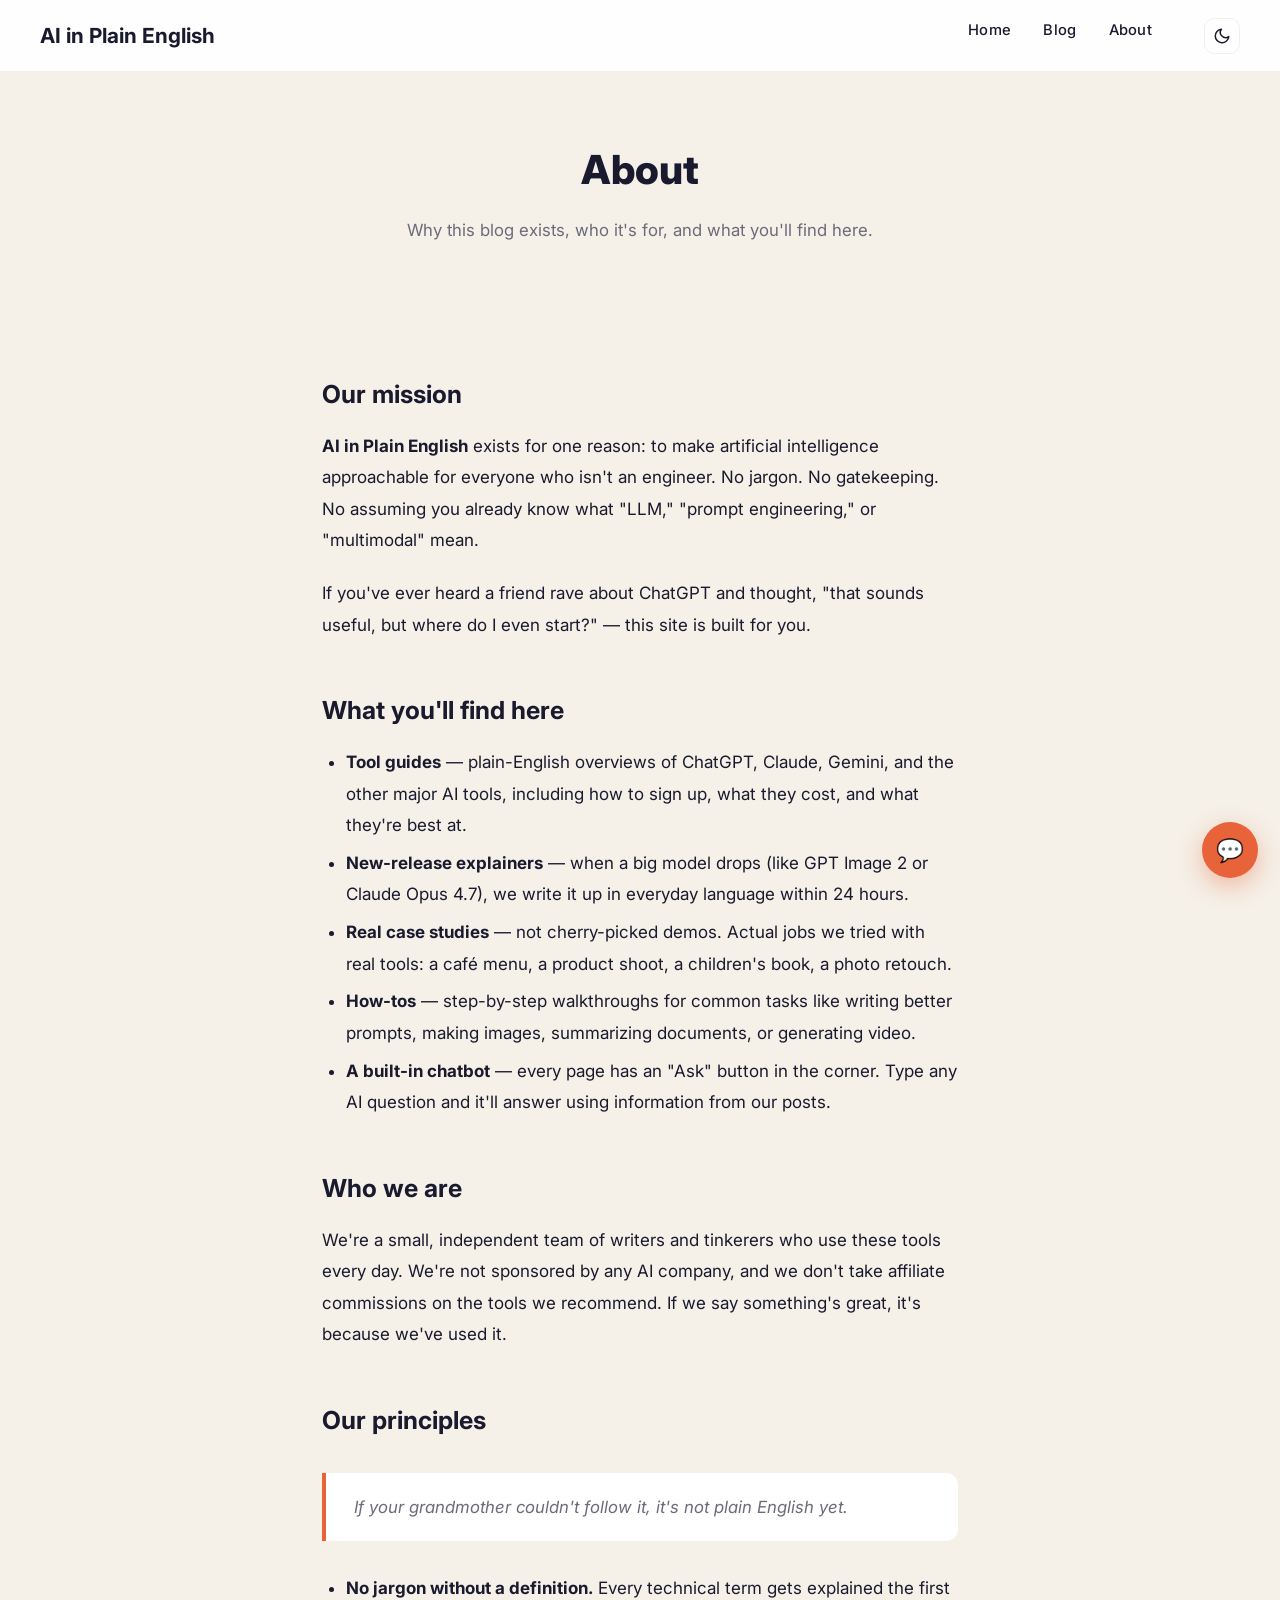
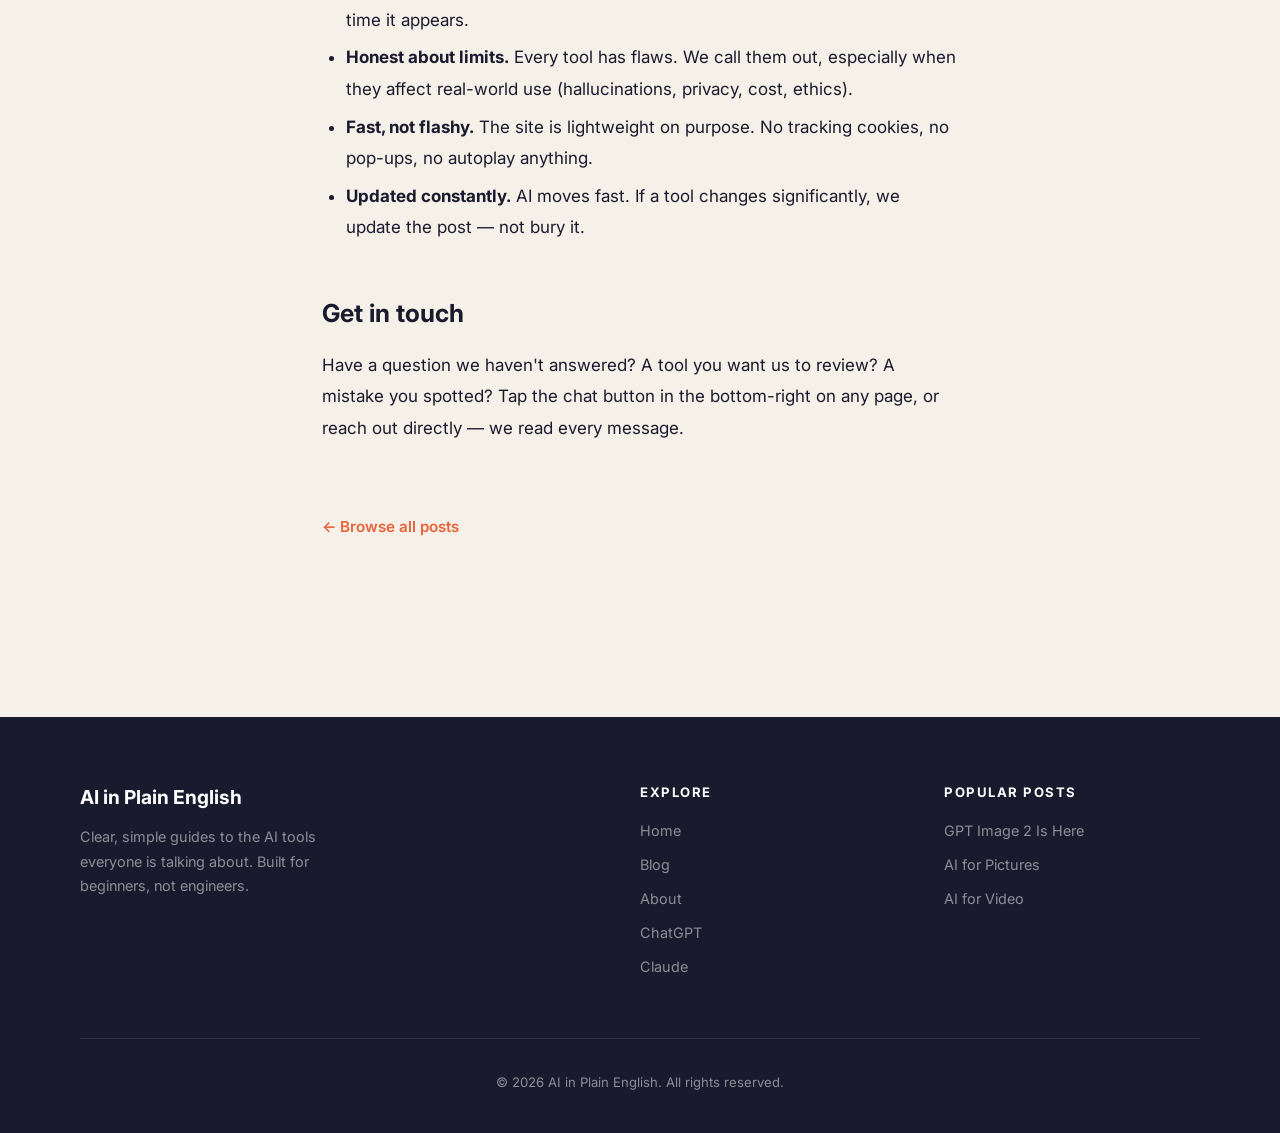
==== about.html @ b7a140d9 "Add GPT Image 2 post, About page, hamburger menu, and fix dark mode - New post-gpt-image-2.html with" ====
<!DOCTYPE html>
<html lang="en">
<head>
  <meta charset="UTF-8">
  <meta name="viewport" content="width=device-width, initial-scale=1.0">
  <title>About — AI in Plain English</title>
  <link rel="stylesheet" href="global.css">
  <script src="theme.js"></script>
</head>
<body>

  <!-- ====== NAVIGATION BAR ====== -->
  <header class="navbar">
    <a href="index.html" class="site-name">AI in Plain English</a>
    <nav>
      <a href="index.html">Home</a>
      <a href="blog.html">Blog</a>
      <a href="about.html">About</a>
    </nav>
  </header>

  <!-- ====== PAGE HEADER ====== -->
  <div class="page-header">
    <h1>About</h1>
    <p>Why this blog exists, who it's for, and what you'll find here.</p>
  </div>

  <!-- ====== ABOUT CONTENT ====== -->
  <article class="post">

    <h2>Our mission</h2>
    <p><strong>AI in Plain English</strong> exists for one reason: to make artificial intelligence approachable for everyone who isn't an engineer. No jargon. No gatekeeping. No assuming you already know what "LLM," "prompt engineering," or "multimodal" mean.</p>

    <p>If you've ever heard a friend rave about ChatGPT and thought, "that sounds useful, but where do I even start?" — this site is built for you.</p>

    <h2>What you'll find here</h2>
    <ul>
      <li><strong>Tool guides</strong> — plain-English overviews of ChatGPT, Claude, Gemini, and the other major AI tools, including how to sign up, what they cost, and what they're best at.</li>
      <li><strong>New-release explainers</strong> — when a big model drops (like GPT Image 2 or Claude Opus 4.7), we write it up in everyday language within 24 hours.</li>
      <li><strong>Real case studies</strong> — not cherry-picked demos. Actual jobs we tried with real tools: a café menu, a product shoot, a children's book, a photo retouch.</li>
      <li><strong>How-tos</strong> — step-by-step walkthroughs for common tasks like writing better prompts, making images, summarizing documents, or generating video.</li>
      <li><strong>A built-in chatbot</strong> — every page has an "Ask" button in the corner. Type any AI question and it'll answer using information from our posts.</li>
    </ul>

    <h2>Who we are</h2>
    <p>We're a small, independent team of writers and tinkerers who use these tools every day. We're not sponsored by any AI company, and we don't take affiliate commissions on the tools we recommend. If we say something's great, it's because we've used it.</p>

    <h2>Our principles</h2>
    <blockquote>If your grandmother couldn't follow it, it's not plain English yet.</blockquote>

    <ul>
      <li><strong>No jargon without a definition.</strong> Every technical term gets explained the first time it appears.</li>
      <li><strong>Honest about limits.</strong> Every tool has flaws. We call them out, especially when they affect real-world use (hallucinations, privacy, cost, ethics).</li>
      <li><strong>Fast, not flashy.</strong> The site is lightweight on purpose. No tracking cookies, no pop-ups, no autoplay anything.</li>
      <li><strong>Updated constantly.</strong> AI moves fast. If a tool changes significantly, we update the post — not bury it.</li>
    </ul>

    <h2>Get in touch</h2>
    <p>Have a question we haven't answered? A tool you want us to review? A mistake you spotted? Tap the chat button in the bottom-right on any page, or reach out directly — we read every message.</p>

    <a href="blog.html" class="back-link">&larr; Browse all posts</a>

  </article>

  <!-- ====== FOOTER ====== -->
  <footer class="footer">
    <div class="footer-inner">
      <div class="footer-brand">
        <p class="footer-name">AI in Plain English</p>
        <p>Clear, simple guides to the AI tools everyone is talking about. Built for beginners, not engineers.</p>
      </div>
      <div class="footer-col">
        <h4>Explore</h4>
        <a href="index.html">Home</a>
        <a href="blog.html">Blog</a>
        <a href="about.html">About</a>
        <a href="chatgpt.html">ChatGPT</a>
        <a href="claude.html">Claude</a>
      </div>
      <div class="footer-col">
        <h4>Popular Posts</h4>
        <a href="post-gpt-image-2.html">GPT Image 2 Is Here</a>
        <a href="post-ai-images.html">AI for Pictures</a>
        <a href="post-ai-video.html">AI for Video</a>
      </div>
    </div>
    <div class="footer-bottom">
      <p>&copy; 2026 AI in Plain English. All rights reserved.</p>
    </div>
  </footer>

  <script defer src="chatbot.js"></script>
</body>
</html>
---- global.css ----
/* ============================================
   AI in Plain English — Global Stylesheet
   ============================================ */

/* --- Google Fonts --- */
@import url('https://fonts.googleapis.com/css2?family=Inter:wght@400;500;600;700;800&display=swap');

/* --- Base Reset --- */
*, *::before, *::after {
  margin: 0;
  padding: 0;
  box-sizing: border-box;
}

/* --- Design Tokens --- */
:root {
  --bg:       #f5f0e8;
  --ink:      #1a1a2e;
  --ink-bg:   #1a1a2e;   /* dark surface used for footer, always dark */
  --accent:   #e8633a;
  --accent-hover: #d15530;
  --white:    #ffffff;
  --light:    #ece7dd;
  --muted:    #6b6b7b;
  --navbar-bg: rgba(255, 255, 255, 0.92);
  --navbar-border: rgba(0, 0, 0, 0.06);
  --border-subtle: rgba(0, 0, 0, 0.05);
  --card-shadow: 0 1px 3px rgba(0,0,0,0.04);
  --card-shadow-hover: 0 12px 32px rgba(0,0,0,0.1);

  --font-heading: 'Inter', -apple-system, sans-serif;
  --font-body:    'Inter', -apple-system, sans-serif;

  --max-width: 1120px;
  --section-gap: 6rem;
}

/* Dark theme — all text becomes white (via --ink), all surfaces dark */
[data-theme="dark"] {
  --bg:       #15151f;
  --ink:      #ffffff;   /* text color; overrides everything using var(--ink) */
  --ink-bg:   #0f0f18;   /* footer surface, stays dark */
  --accent:   #ff7a4e;
  --accent-hover: #ff9166;
  --white:    #1f1f2d;   /* card/surface bg color */
  --light:    #2a2a38;
  --muted:    #c8ccd6;
  --navbar-bg: rgba(21, 21, 31, 0.85);
  --navbar-border: rgba(255, 255, 255, 0.08);
  --border-subtle: rgba(255, 255, 255, 0.08);
  --card-shadow: 0 1px 3px rgba(0,0,0,0.4);
  --card-shadow-hover: 0 16px 40px rgba(0,0,0,0.5);
}

/* Elements that hard-code var(--white) for text (which is a dark surface in dark mode)
   need explicit white text on their dark surface. */
[data-theme="dark"] .footer-brand .footer-name,
[data-theme="dark"] .footer-col h4,
[data-theme="dark"] .footer {
  color: #ffffff;
}
[data-theme="dark"] .footer-col a,
[data-theme="dark"] .footer-brand p,
[data-theme="dark"] .footer-bottom p {
  color: rgba(255, 255, 255, 0.78);
}

/* Smooth cross-fade when toggling */
html {
  transition: background-color 0.35s ease, color 0.35s ease;
}
body, .navbar, .card, .footer, .post blockquote, .post .callout, .post .stat-card,
.cb-panel, .cb-body, .cb-msg.bot, .cb-input {
  transition: background-color 0.35s ease, color 0.35s ease, border-color 0.35s ease;
}

/* --- Global Defaults --- */
html {
  scroll-behavior: smooth;
}

body {
  font-family: var(--font-body);
  background-color: var(--bg);
  color: var(--ink);
  line-height: 1.7;
  font-size: 17px;
  -webkit-font-smoothing: antialiased;
}

img {
  max-width: 100%;
  display: block;
}

a {
  color: var(--accent);
  text-decoration: none;
  transition: color 0.2s;
}

a:hover {
  color: var(--accent-hover);
}

/* ============================================
   NAVIGATION BAR
   ============================================ */
.navbar {
  display: flex;
  align-items: center;
  justify-content: space-between;
  padding: 1.1rem 2.5rem;
  background-color: var(--navbar-bg);
  backdrop-filter: blur(12px);
  -webkit-backdrop-filter: blur(12px);
  border-bottom: 1px solid var(--navbar-border);
  position: sticky;
  top: 0;
  z-index: 100;
}

.navbar .site-name {
  font-family: var(--font-heading);
  font-size: 1.3rem;
  font-weight: 700;
  color: var(--ink);
  text-decoration: none;
}

.navbar .site-name:hover {
  color: var(--accent);
}

.navbar nav {
  display: flex;
  gap: 2rem;
}

.navbar nav a {
  color: var(--ink);
  font-weight: 500;
  font-size: 0.92rem;
  text-decoration: none;
  letter-spacing: 0.3px;
  position: relative;
}

.navbar nav a::after {
  content: '';
  position: absolute;
  bottom: -4px;
  left: 0;
  width: 0;
  height: 2px;
  background-color: var(--accent);
  transition: width 0.25s ease;
}

.navbar nav a:hover {
  color: var(--accent);
}

.navbar nav a:hover::after {
  width: 100%;
}

/* Theme toggle button in navbar */
.theme-toggle {
  background: transparent;
  border: 1px solid var(--navbar-border);
  color: var(--ink);
  width: 36px;
  height: 36px;
  border-radius: 10px;
  cursor: pointer;
  display: inline-flex;
  align-items: center;
  justify-content: center;
  font-size: 1rem;
  margin-left: 1.25rem;
  transition: background-color 0.2s, border-color 0.2s, transform 0.2s;
}
.theme-toggle:hover {
  background-color: var(--light);
  border-color: var(--accent);
  transform: rotate(15deg);
}
.theme-toggle svg {
  width: 18px;
  height: 18px;
  stroke: currentColor;
  fill: none;
  stroke-width: 2;
  stroke-linecap: round;
  stroke-linejoin: round;
}
[data-theme="dark"] .theme-toggle {
  border-color: rgba(255, 255, 255, 0.45);
  color: #ffffff;
}
[data-theme="dark"] .theme-toggle:hover {
  border-color: var(--accent);
  background-color: rgba(255, 255, 255, 0.08);
}
[data-theme="dark"] .theme-toggle .icon-sun  { display: block; stroke: #ffffff; }
[data-theme="dark"] .theme-toggle .icon-moon { display: none; }
.theme-toggle .icon-sun  { display: none; }
.theme-toggle .icon-moon { display: block; }

/* ============================================
   HAMBURGER / MOBILE MENU
   ============================================ */
.menu-toggle {
  display: none;
  background: transparent;
  border: 1px solid var(--navbar-border);
  border-radius: 10px;
  width: 40px;
  height: 40px;
  cursor: pointer;
  align-items: center;
  justify-content: center;
  margin-left: 0.75rem;
  padding: 0;
  color: var(--ink);
  transition: border-color 0.2s, background-color 0.2s;
}
.menu-toggle:hover {
  border-color: var(--accent);
}
.menu-toggle svg {
  width: 22px;
  height: 22px;
  stroke: currentColor;
  fill: none;
  stroke-width: 2.2;
  stroke-linecap: round;
}
[data-theme="dark"] .menu-toggle {
  border-color: rgba(255,255,255,0.45);
  color: #ffffff;
}

/* ============================================
   HERO SECTION
   ============================================ */
.hero {
  position: relative;
  text-align: center;
  padding: 7rem 2rem 6rem;
  overflow: hidden;
  background: linear-gradient(135deg, #1a1a2e 0%, #2d2d44 50%, #3a2a1e 100%);
  color: var(--white);
}

.hero::before {
  content: '';
  position: absolute;
  inset: 0;
  background-image: url('https://images.unsplash.com/photo-1677442135703-1787eea5ce01?w=1600&q=80');
  background-size: cover;
  background-position: center;
  opacity: 0.1;
}

.hero-content {
  position: relative;
  z-index: 2;
  max-width: 720px;
  margin: 0 auto;
}

.hero .label {
  display: inline-block;
  font-size: 0.78rem;
  font-weight: 700;
  letter-spacing: 2px;
  text-transform: uppercase;
  color: var(--accent);
  margin-bottom: 1.5rem;
}

.hero h1 {
  font-family: var(--font-heading);
  font-size: 3.2rem;
  font-weight: 800;
  line-height: 1.15;
  margin-bottom: 1.5rem;
  color: #ffffff;
}

.hero p {
  font-size: 1.15rem;
  color: rgba(255,255,255,0.75);
  margin-bottom: 2.5rem;
  line-height: 1.8;
  max-width: 560px;
  margin-left: auto;
  margin-right: auto;
}

/* --- Buttons --- */
.btn {
  display: inline-block;
  background-color: var(--accent);
  color: var(--white);
  padding: 0.8rem 2rem;
  border-radius: 8px;
  font-weight: 700;
  font-size: 0.95rem;
  text-decoration: none;
  letter-spacing: 0.3px;
  transition: background-color 0.2s, transform 0.2s, box-shadow 0.2s;
}

.btn:hover {
  background-color: var(--accent-hover);
  transform: translateY(-2px);
  box-shadow: 0 4px 14px rgba(232, 99, 58, 0.35);
  text-decoration: none;
  color: var(--white);
}

.btn-outline {
  background-color: transparent;
  border: 2px solid rgba(255,255,255,0.3);
  color: var(--white);
}

.btn-outline:hover {
  background-color: var(--white);
  color: var(--ink);
  border-color: var(--white);
  box-shadow: 0 4px 14px rgba(255,255,255,0.15);
}

/* ============================================
   SECTION LAYOUT (shared)
   ============================================ */
.section {
  padding: var(--section-gap) 2rem;
  max-width: var(--max-width);
  margin: 0 auto;
}

.section-title {
  font-family: var(--font-heading);
  font-size: 2.1rem;
  font-weight: 700;
  text-align: center;
  margin-bottom: 1rem;
  color: var(--ink);
}

.section-subtitle {
  text-align: center;
  color: var(--muted);
  font-size: 1.05rem;
  margin-bottom: 3rem;
  max-width: 500px;
  margin-left: auto;
  margin-right: auto;
}

/* ============================================
   CARD GRID
   ============================================ */
.card-grid {
  display: grid;
  grid-template-columns: repeat(3, 1fr);
  gap: 1.75rem;
}

.card {
  background-color: var(--white);
  border-radius: 14px;
  padding: 2rem;
  border: 1px solid var(--border-subtle);
  box-shadow: var(--card-shadow);
  transition: box-shadow 0.3s ease, transform 0.3s ease;
  display: flex;
  flex-direction: column;
}

.card:hover {
  box-shadow: var(--card-shadow-hover);
  transform: translateY(-4px);
}

.card .icon {
  font-size: 2rem;
  margin-bottom: 1rem;
}

.card h3 {
  font-family: var(--font-heading);
  font-size: 1.3rem;
  margin-bottom: 0.6rem;
  color: var(--ink);
  line-height: 1.35;
}

.card p {
  color: var(--muted);
  margin-bottom: 1.5rem;
  font-size: 0.95rem;
  line-height: 1.65;
  flex-grow: 1;
}

.card .date {
  font-size: 0.78rem;
  color: var(--accent);
  font-weight: 600;
  margin-bottom: 0.6rem;
  text-transform: uppercase;
  letter-spacing: 0.8px;
}

.card .btn {
  font-size: 0.85rem;
  padding: 0.55rem 1.25rem;
  align-self: flex-start;
}

.card .applies-to {
  margin-top: auto;
  padding-top: 1.25rem;
  border-top: 1px solid var(--light);
}

.card .applies-to .applies-label {
  font-size: 0.7rem;
  font-weight: 600;
  text-transform: uppercase;
  letter-spacing: 0.8px;
  color: var(--muted);
  margin-bottom: 0.5rem;
}

.card .applies-to .logo-row {
  display: flex;
  align-items: center;
  gap: 0.75rem;
}

.card .applies-to .logo-tag {
  display: flex;
  align-items: center;
  gap: 0.3rem;
  font-size: 0.75rem;
  font-weight: 500;
  color: var(--ink);
}

.card .applies-to .logo-tag svg {
  flex-shrink: 0;
}

/* ============================================
   DIVIDER
   ============================================ */
.section-divider {
  border: none;
  height: 1px;
  background: var(--light);
  max-width: var(--max-width);
  margin: 0 auto;
}

/* ============================================
   FOOTER
   ============================================ */
.footer {
  background-color: var(--ink-bg);
  color: rgba(255,255,255,0.5);
  margin-top: var(--section-gap);
  padding: 4rem 2rem 2.5rem;
}

.footer-inner {
  max-width: var(--max-width);
  margin: 0 auto;
  display: grid;
  grid-template-columns: 2fr 1fr 1fr;
  gap: 3rem;
  padding-bottom: 3rem;
  border-bottom: 1px solid rgba(255,255,255,0.1);
}

.footer-brand .footer-name {
  font-family: var(--font-heading);
  font-size: 1.2rem;
  font-weight: 700;
  color: var(--white);
  margin-bottom: 0.75rem;
}

.footer-brand p {
  font-size: 0.9rem;
  line-height: 1.7;
  max-width: 300px;
}

.footer-col h4 {
  color: var(--white);
  font-size: 0.82rem;
  font-weight: 700;
  text-transform: uppercase;
  letter-spacing: 1.5px;
  margin-bottom: 1rem;
}

.footer-col a {
  display: block;
  color: rgba(255,255,255,0.5);
  font-size: 0.9rem;
  margin-bottom: 0.6rem;
  transition: color 0.2s;
  text-decoration: none;
}

.footer-col a:hover {
  color: var(--accent);
}

.footer-bottom {
  text-align: center;
  padding-top: 2rem;
  max-width: var(--max-width);
  margin: 0 auto;
  font-size: 0.82rem;
}

/* ============================================
   BLOG LISTING PAGE
   ============================================ */
.page-header {
  text-align: center;
  padding: 4rem 2rem 1.5rem;
}

.page-header h1 {
  font-family: var(--font-heading);
  font-size: 2.5rem;
  font-weight: 800;
  color: var(--ink);
}

.page-header p {
  color: var(--muted);
  font-size: 1.05rem;
  margin-top: 0.75rem;
}

/* ============================================
   BLOG POST (article page)
   ============================================ */
.post {
  max-width: 700px;
  margin: 0 auto;
  padding: 3.5rem 2rem 5rem;
}

.post .post-meta {
  font-size: 0.8rem;
  color: var(--accent);
  text-transform: uppercase;
  letter-spacing: 1px;
  font-weight: 600;
  margin-bottom: 1rem;
}

.post h1 {
  font-family: var(--font-heading);
  font-size: 2.6rem;
  font-weight: 800;
  line-height: 1.2;
  margin-bottom: 2rem;
  color: var(--ink);
}

.post h2 {
  font-family: var(--font-heading);
  font-size: 1.55rem;
  margin-top: 3rem;
  margin-bottom: 1rem;
  color: var(--ink);
}

.post p {
  margin-bottom: 1.35rem;
  line-height: 1.85;
}

.post ul, .post ol {
  margin: 1rem 0 1.5rem 1.5rem;
  line-height: 1.85;
}

.post li {
  margin-bottom: 0.4rem;
}

.post blockquote {
  border-left: 4px solid var(--accent);
  padding: 1.25rem 1.75rem;
  margin: 2rem 0;
  background-color: var(--white);
  border-radius: 0 12px 12px 0;
  color: var(--muted);
  font-style: italic;
  font-size: 1.05rem;
}

.post .back-link {
  display: inline-block;
  margin-top: 3rem;
  font-weight: 600;
  font-size: 0.95rem;
}

/* ============================================
   POST GRAPHICS (hero + inline images + callouts)
   ============================================ */
.post-hero-img {
  width: 100%;
  height: 340px;
  object-fit: cover;
  border-radius: 14px;
  margin: 0 0 2.5rem;
  box-shadow: 0 12px 40px rgba(0,0,0,0.12);
}

.post figure {
  margin: 2.5rem 0;
}

.post figure img {
  width: 100%;
  border-radius: 12px;
  box-shadow: 0 6px 24px rgba(0,0,0,0.08);
}

.post figure figcaption {
  font-size: 0.85rem;
  color: var(--muted);
  text-align: center;
  margin-top: 0.75rem;
  font-style: italic;
}

.post .callout {
  background-color: var(--white);
  border-radius: 14px;
  padding: 1.75rem 2rem;
  margin: 2.5rem 0;
  border-left: 4px solid var(--accent);
  box-shadow: 0 4px 16px rgba(0,0,0,0.05);
}

.post .callout h3 {
  font-size: 1.1rem;
  margin-top: 0;
  margin-bottom: 0.75rem;
  color: var(--ink);
}

.post .callout p:last-child {
  margin-bottom: 0;
}

.post .stat-grid {
  display: grid;
  grid-template-columns: repeat(3, 1fr);
  gap: 1rem;
  margin: 2.5rem 0;
}

.post .stat-card {
  background-color: var(--white);
  border-radius: 12px;
  padding: 1.5rem 1.25rem;
  text-align: center;
  box-shadow: 0 4px 14px rgba(0,0,0,0.05);
}

.post .stat-card .stat-number {
  font-size: 1.9rem;
  font-weight: 800;
  color: var(--accent);
  line-height: 1.1;
  margin-bottom: 0.4rem;
}

.post .stat-card .stat-label {
  font-size: 0.82rem;
  color: var(--muted);
  line-height: 1.4;
}

/* Card thumbnail image for blog listing cards */
.card .card-thumb {
  width: calc(100% + 4rem);
  max-width: none;
  height: 170px;
  object-fit: cover;
  margin: -2rem -2rem 1.5rem;
  border-radius: 14px 14px 0 0;
}

/* ============================================
   RESPONSIVE — tablets
   ============================================ */
@media (max-width: 900px) {
  .card-grid {
    grid-template-columns: repeat(2, 1fr);
  }

  .footer-inner {
    grid-template-columns: 1fr 1fr;
  }

  .footer-brand {
    grid-column: 1 / -1;
  }
}

/* ============================================
   RESPONSIVE — phones
   ============================================ */
@media (max-width: 600px) {
  :root {
    --section-gap: 4rem;
  }

  .hero {
    padding: 4.5rem 1.5rem 4rem;
  }

  .hero h1 {
    font-size: 2.1rem;
  }

  .hero p {
    font-size: 1rem;
  }

  .card-grid {
    grid-template-columns: 1fr;
    gap: 1.25rem;
  }

  .section {
    padding: var(--section-gap) 1.25rem;
  }

  .navbar {
    padding: 0.9rem 1rem;
    flex-wrap: wrap;
  }

  .navbar .site-name {
    font-size: 1.1rem;
    flex: 1;
    min-width: 0;
  }

  .menu-toggle {
    display: inline-flex;
  }

  .navbar nav {
    order: 3;
    flex-basis: 100%;
    flex-direction: column;
    align-items: stretch;
    gap: 0;
    max-height: 0;
    overflow: hidden;
    margin-top: 0;
    transition: max-height 0.3s ease, margin-top 0.3s ease;
  }

  .navbar.open nav {
    max-height: 420px;
    margin-top: 0.75rem;
  }

  .navbar nav a {
    padding: 0.9rem 0.25rem;
    border-bottom: 1px solid var(--border-subtle);
    font-size: 1rem;
  }

  .navbar nav a::after {
    display: none;
  }

  .navbar nav .theme-toggle {
    align-self: flex-start;
    margin: 0.75rem 0 0.25rem;
  }

  .section-title {
    font-size: 1.7rem;
  }

  .post h1 {
    font-size: 1.9rem;
  }

  .post {
    padding: 2.5rem 1.25rem 3rem;
  }

  .page-header {
    padding: 3rem 1.25rem 1rem;
  }

  .footer-inner {
    grid-template-columns: 1fr;
    gap: 2rem;
  }

  .page-header h1 {
    font-size: 2rem;
  }

  .post-hero-img {
    height: 220px;
    border-radius: 10px;
  }

  .post .stat-grid {
    grid-template-columns: 1fr;
  }

  .post .callout {
    padding: 1.25rem 1.4rem;
  }
}

/* ============================================
   ANIMATIONS
   ============================================ */
@keyframes fadeInUp {
  from { opacity: 0; transform: translateY(18px); }
  to   { opacity: 1; transform: translateY(0); }
}

@keyframes fadeIn {
  from { opacity: 0; }
  to   { opacity: 1; }
}

@keyframes heroKenBurns {
  0%   { opacity: 0.10; transform: scale(1) translate(0, 0); }
  50%  { opacity: 0.18; transform: scale(1.08) translate(-1.5%, -1%); }
  100% { opacity: 0.10; transform: scale(1) translate(0, 0); }
}

@keyframes heroSheen {
  0%   { transform: translateX(-120%) skewX(-18deg); }
  60%  { transform: translateX(180%)  skewX(-18deg); }
  100% { transform: translateX(180%)  skewX(-18deg); }
}

/* Hero background image — slow Ken Burns */
.hero::before {
  animation: heroKenBurns 22s ease-in-out infinite;
  will-change: transform, opacity;
}

/* Hero sheen sweep overlay */
.hero::after {
  content: '';
  position: absolute;
  inset: 0;
  z-index: 1;
  pointer-events: none;
  background: linear-gradient(
    100deg,
    transparent 35%,
    rgba(255, 255, 255, 0.06) 48%,
    rgba(255, 255, 255, 0.12) 50%,
    rgba(255, 255, 255, 0.06) 52%,
    transparent 65%
  );
  transform: translateX(-120%) skewX(-18deg);
  animation: heroSheen 9s ease-in-out 1.2s infinite;
}


.hero .label {
  animation: fadeInUp 0.7s ease-out both;
}
.hero h1 {
  animation: fadeInUp 0.8s ease-out 0.12s both;
}
.hero p {
  animation: fadeInUp 0.8s ease-out 0.24s both;
}
.hero .btn,
.hero-content a {
  animation: fadeInUp 0.8s ease-out 0.36s both;
}

/* Navbar fade-in */
.navbar {
  animation: fadeIn 0.6s ease-out both;
}

/* Section titles slide up on load */
.section-title,
.section-subtitle,
.page-header h1,
.page-header p {
  animation: fadeInUp 0.7s ease-out both;
}

/* Card hover polish */
.card {
  transition: box-shadow 0.35s ease, transform 0.35s cubic-bezier(0.2, 0.8, 0.2, 1), border-color 0.35s ease;
}
.card:hover {
  transform: translateY(-6px);
  border-color: rgba(232, 99, 58, 0.25);
}
.card .card-thumb {
  transition: transform 0.6s cubic-bezier(0.2, 0.8, 0.2, 1);
}
.card:hover .card-thumb {
  transform: scale(1.04);
}
.card {
  overflow: hidden;
}

/* Button micro-interaction */
.btn {
  transition: background-color 0.2s ease, transform 0.2s cubic-bezier(0.2, 0.8, 0.2, 1), box-shadow 0.25s ease;
}
.btn:active {
  transform: translateY(0);
  box-shadow: 0 2px 6px rgba(232, 99, 58, 0.25);
}

/* Scroll-reveal for cards via view timelines (modern browsers) */
@supports (animation-timeline: view()) {
  .card-grid .card {
    animation: fadeInUp 0.8s cubic-bezier(0.2, 0.8, 0.2, 1) both;
    animation-timeline: view();
    animation-range: entry 0% entry 60%;
  }
  .post figure,
  .post .callout,
  .post .stat-card,
  .post blockquote {
    animation: fadeInUp 0.8s cubic-bezier(0.2, 0.8, 0.2, 1) both;
    animation-timeline: view();
    animation-range: entry 0% entry 55%;
  }
}

/* Fallback stagger on load for browsers without view timelines */
@supports not (animation-timeline: view()) {
  .card-grid .card {
    animation: fadeInUp 0.7s ease-out both;
  }
  .card-grid .card:nth-child(1) { animation-delay: 0.05s; }
  .card-grid .card:nth-child(2) { animation-delay: 0.15s; }
  .card-grid .card:nth-child(3) { animation-delay: 0.25s; }
  .card-grid .card:nth-child(4) { animation-delay: 0.35s; }
  .card-grid .card:nth-child(5) { animation-delay: 0.45s; }
  .card-grid .card:nth-child(6) { animation-delay: 0.55s; }
}

/* Left-edge animated blue scroll rail */
@keyframes scrollRailShimmer {
  0%, 100% { opacity: 0.85; }
  50%      { opacity: 1; }
}

@keyframes scrollRailFlow {
  0%   { background-position: 0 0; }
  100% { background-position: 0 -400px; }
}

@keyframes scrollRailFill {
  from { height: 0; }
  to   { height: 100vh; }
}

body::before {
  content: '';
  position: fixed;
  top: 0;
  left: 0;
  width: 4px;
  height: 100vh;
  background:
    linear-gradient(
      180deg,
      rgba(96, 165, 250, 0.0)  0%,
      rgba(96, 165, 250, 0.85) 12%,
      rgba(37, 99, 235, 1)     28%,
      rgba(59, 130, 246, 0.9)  50%,
      rgba(37, 99, 235, 1)     72%,
      rgba(96, 165, 250, 0.85) 88%,
      rgba(96, 165, 250, 0.0)  100%
    );
  background-size: 100% 400px;
  background-repeat: repeat-y;
  z-index: 9999;
  pointer-events: none;
  animation:
    scrollRailFlow 4s linear infinite,
    scrollRailShimmer 2.4s ease-in-out infinite;
  box-shadow: 0 0 12px rgba(59, 130, 246, 0.55), 0 0 24px rgba(37, 99, 235, 0.3);
}

@supports (animation-timeline: scroll(root)) {
  body::before {
    height: 0;
    animation:
      scrollRailFlow 4s linear infinite,
      scrollRailShimmer 2.4s ease-in-out infinite,
      scrollRailFill auto linear;
    animation-timeline: auto, auto, scroll(root);
  }
}

@media (max-width: 600px) {
  body::before { width: 3px; }
}

/* Respect user preferences */
@media (prefers-reduced-motion: reduce) {
  *, *::before, *::after {
    animation-duration: 0.001ms !important;
    animation-iteration-count: 1 !important;
    transition-duration: 0.001ms !important;
    scroll-behavior: auto !important;
  }
}
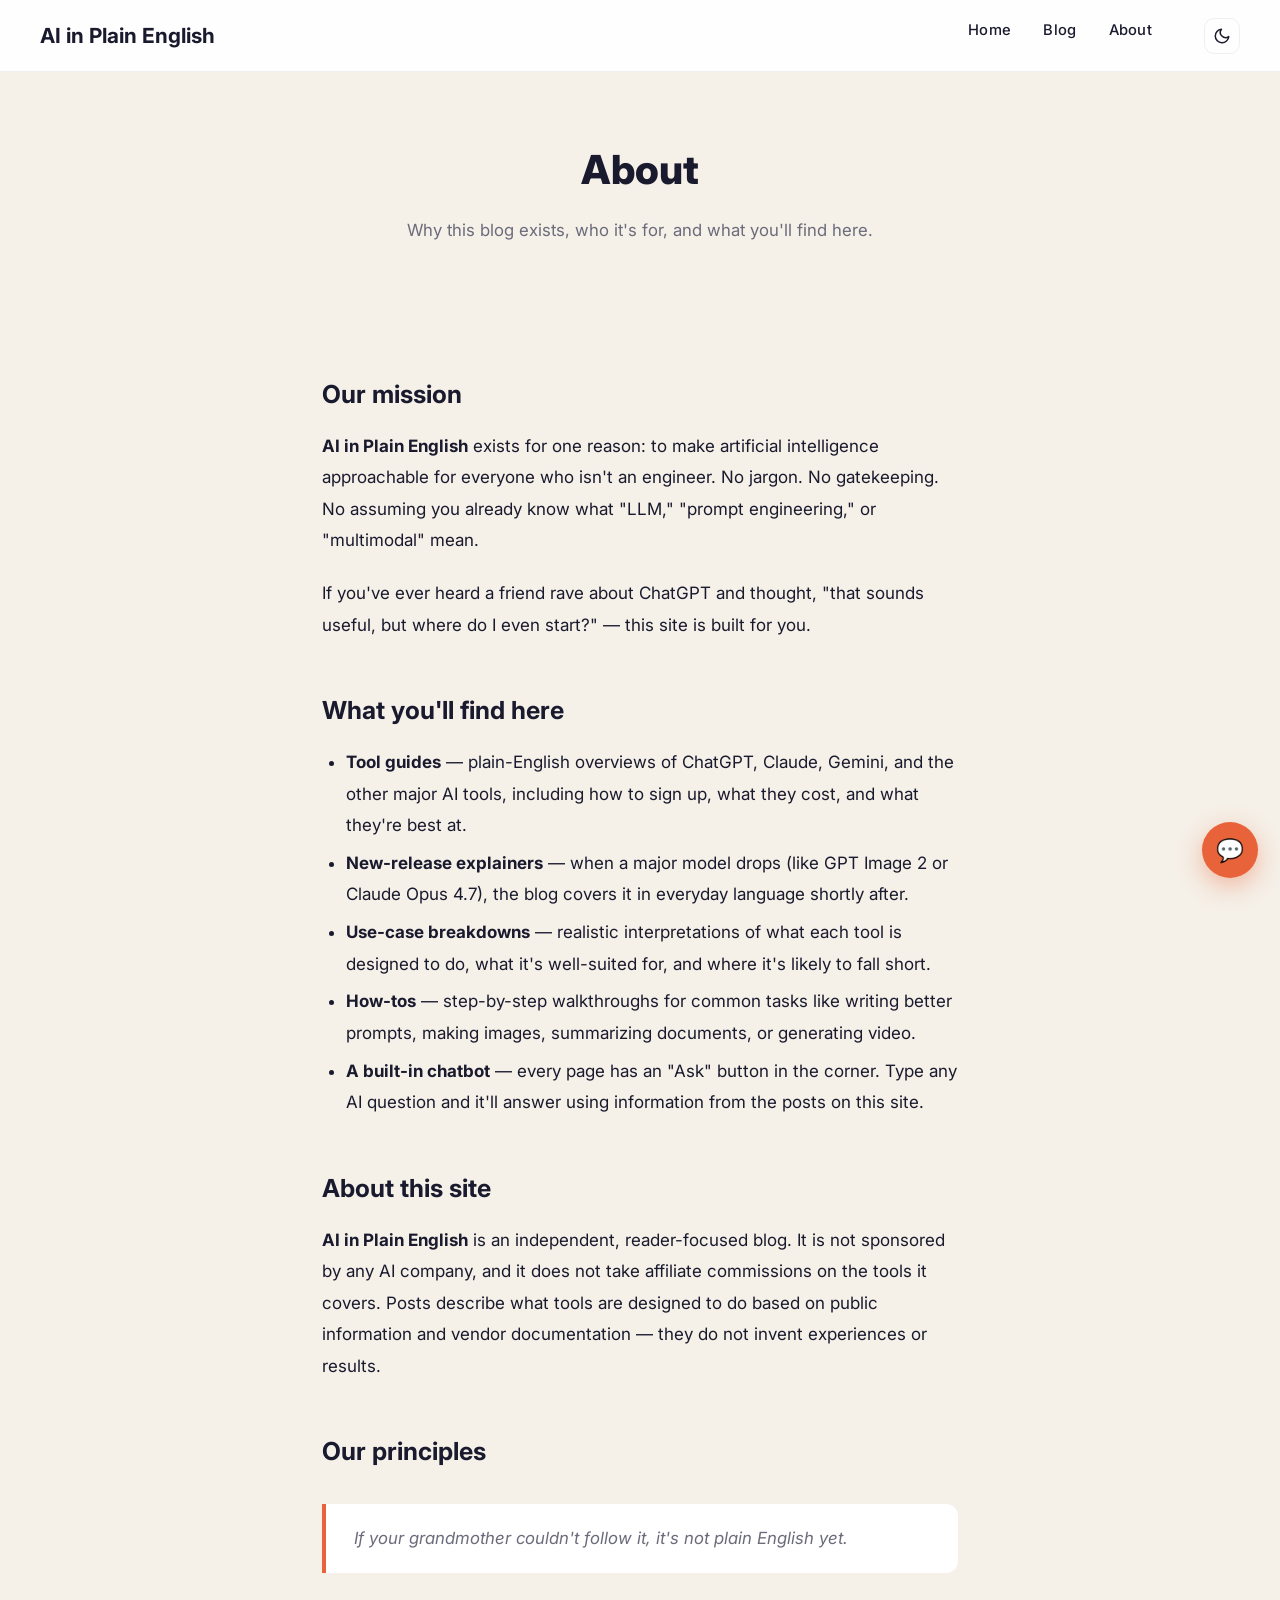
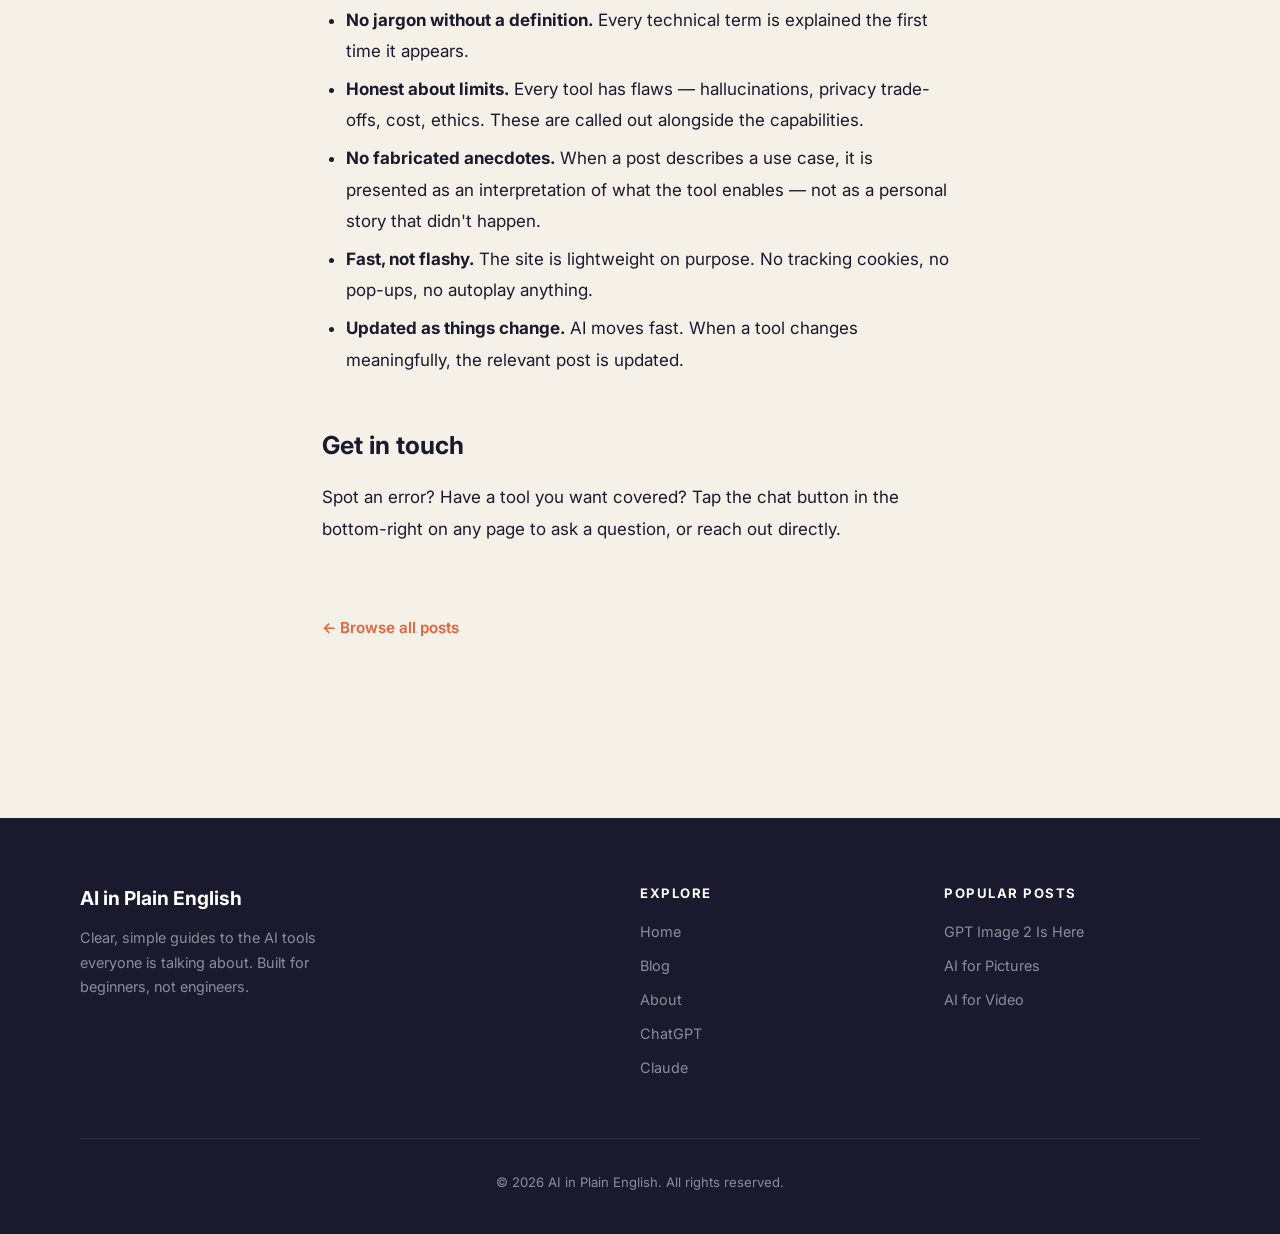
==== commit b3acf707: "Remove fabricated anecdotes; reframe as interpretations of capabilities Credibility fix. The prior G" ====
--- a/about.html
+++ b/about.html
@@ -36,27 +36,28 @@
     <h2>What you'll find here</h2>
     <ul>
       <li><strong>Tool guides</strong> — plain-English overviews of ChatGPT, Claude, Gemini, and the other major AI tools, including how to sign up, what they cost, and what they're best at.</li>
-      <li><strong>New-release explainers</strong> — when a big model drops (like GPT Image 2 or Claude Opus 4.7), we write it up in everyday language within 24 hours.</li>
-      <li><strong>Real case studies</strong> — not cherry-picked demos. Actual jobs we tried with real tools: a café menu, a product shoot, a children's book, a photo retouch.</li>
+      <li><strong>New-release explainers</strong> — when a major model drops (like GPT Image 2 or Claude Opus 4.7), the blog covers it in everyday language shortly after.</li>
+      <li><strong>Use-case breakdowns</strong> — realistic interpretations of what each tool is designed to do, what it's well-suited for, and where it's likely to fall short.</li>
       <li><strong>How-tos</strong> — step-by-step walkthroughs for common tasks like writing better prompts, making images, summarizing documents, or generating video.</li>
-      <li><strong>A built-in chatbot</strong> — every page has an "Ask" button in the corner. Type any AI question and it'll answer using information from our posts.</li>
+      <li><strong>A built-in chatbot</strong> — every page has an "Ask" button in the corner. Type any AI question and it'll answer using information from the posts on this site.</li>
     </ul>
 
-    <h2>Who we are</h2>
-    <p>We're a small, independent team of writers and tinkerers who use these tools every day. We're not sponsored by any AI company, and we don't take affiliate commissions on the tools we recommend. If we say something's great, it's because we've used it.</p>
+    <h2>About this site</h2>
+    <p><strong>AI in Plain English</strong> is an independent, reader-focused blog. It is not sponsored by any AI company, and it does not take affiliate commissions on the tools it covers. Posts describe what tools are designed to do based on public information and vendor documentation — they do not invent experiences or results.</p>
 
     <h2>Our principles</h2>
     <blockquote>If your grandmother couldn't follow it, it's not plain English yet.</blockquote>
 
     <ul>
-      <li><strong>No jargon without a definition.</strong> Every technical term gets explained the first time it appears.</li>
-      <li><strong>Honest about limits.</strong> Every tool has flaws. We call them out, especially when they affect real-world use (hallucinations, privacy, cost, ethics).</li>
+      <li><strong>No jargon without a definition.</strong> Every technical term is explained the first time it appears.</li>
+      <li><strong>Honest about limits.</strong> Every tool has flaws — hallucinations, privacy trade-offs, cost, ethics. These are called out alongside the capabilities.</li>
+      <li><strong>No fabricated anecdotes.</strong> When a post describes a use case, it is presented as an interpretation of what the tool enables — not as a personal story that didn't happen.</li>
       <li><strong>Fast, not flashy.</strong> The site is lightweight on purpose. No tracking cookies, no pop-ups, no autoplay anything.</li>
-      <li><strong>Updated constantly.</strong> AI moves fast. If a tool changes significantly, we update the post — not bury it.</li>
+      <li><strong>Updated as things change.</strong> AI moves fast. When a tool changes meaningfully, the relevant post is updated.</li>
     </ul>
 
     <h2>Get in touch</h2>
-    <p>Have a question we haven't answered? A tool you want us to review? A mistake you spotted? Tap the chat button in the bottom-right on any page, or reach out directly — we read every message.</p>
+    <p>Spot an error? Have a tool you want covered? Tap the chat button in the bottom-right on any page to ask a question, or reach out directly.</p>
 
     <a href="blog.html" class="back-link">&larr; Browse all posts</a>
 
